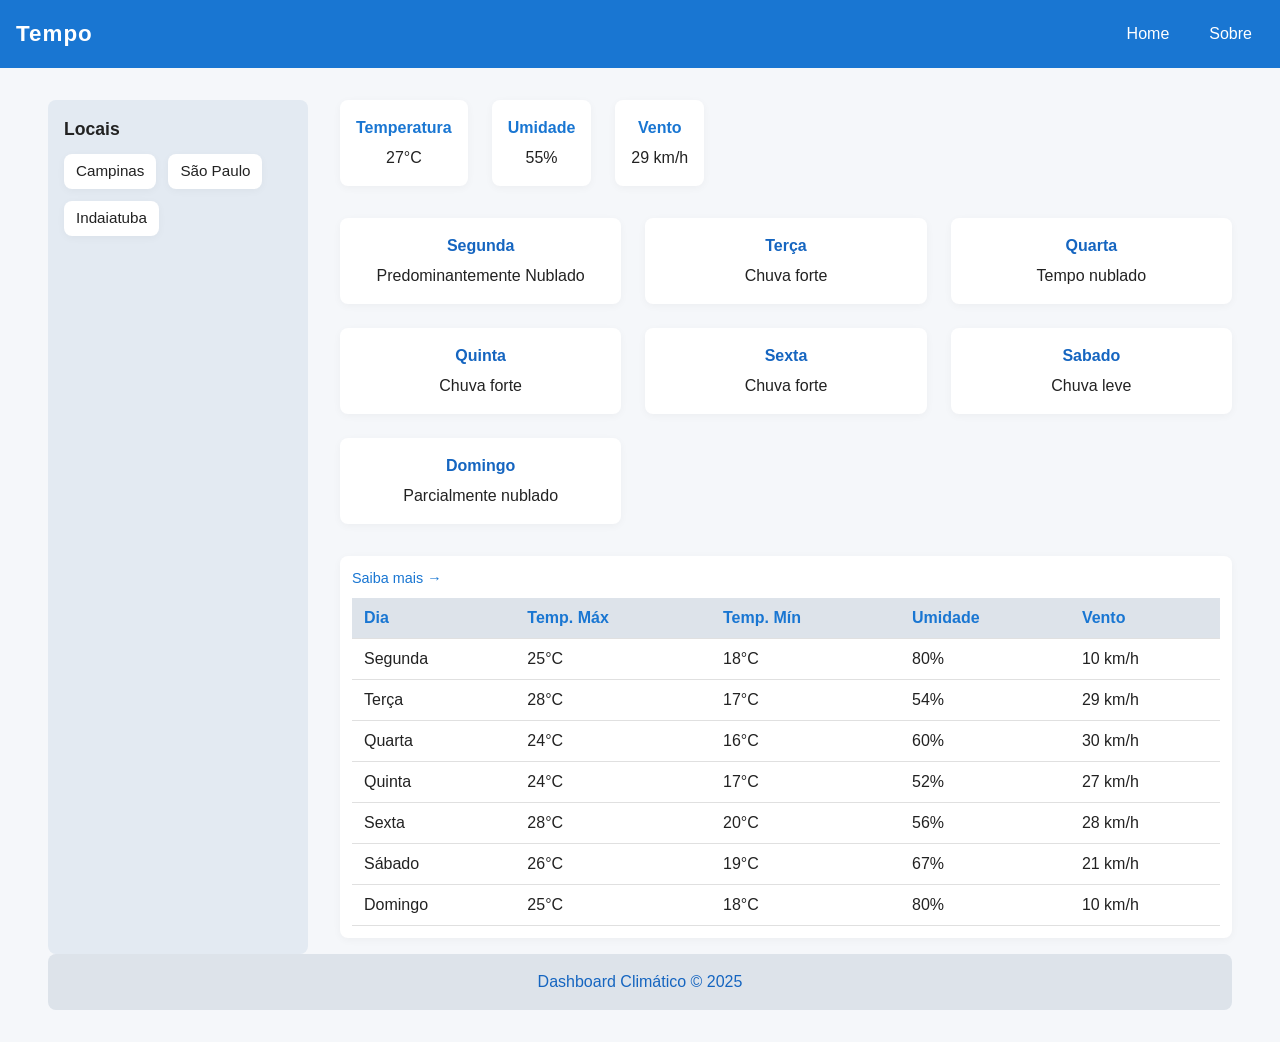
==== frontend/pages/Campinas.html @ fd955488 "Tela feita" ====
<!DOCTYPE html>
<html lang="pt-br">
<head>
    <meta charset="UTF-8">
    <title>Dashboard Climático</title>
    <meta name="viewport" content="width=device-width, initial-scale=1.0">
    <link rel="stylesheet" href="../styles/main.css">
</head>
<body>
    <header class="navbar">  <!-- Barra de navegação-->
        <a href="../index.html" class="logo" style="text-decoration:none;color:inherit;">Tempo</a>
        <nav class="menu">
            <a href="../index.html">Home</a>
            <a href="#">Sobre</a>
        </nav>
    </header>
    <div class="dashboard">
        <aside class="sidebar">
            <h2>Locais</h2>
            <ul>
                <li>Campinas</li>
                <li>São Paulo</li>
                <li>Indaiatuba</li>
            </ul>
        </aside>
        <section class="content">
            <div class="kpis">
                <div class="kpi-card">
                    <h3>Temperatura</h3>
                    <p>27°C</p>
                </div>
                <div class="kpi-card">
                    <h3>Umidade</h3>
                    <p>55%</p>
                </div>
                <div class="kpi-card">
                    <h3>Vento</h3>
                    <p>29 km/h</p>
                </div>
            </div>
            <div class="cards">
                <div class="card">
                    <h4>Segunda</h4>
                    <p>Predominantemente Nublado</p>
                </div>
                <div class="card">
                    <h4>Terça</h4>
                    <p>Chuva forte</p>
                </div>
                <div class="card">
                    <h4>Quarta</h4>
                    <p>Tempo nublado</p>
                </div>
                <div class="card">
                    <h4>Quinta</h4>
                    <p>Chuva forte</p>
                </div>
                <div class="card">
                    <h4>Sexta</h4>
                    <p>Chuva forte</p>
                </div>
                <div class="card">
                    <h4>Sabado</h4>
                    <p>Chuva leve</p>
                </div>
                <div class="card">
                    <h4>Domingo</h4>
                    <p>Parcialmente nublado</p>
                </div>
            </div>
            <div class="tabela-wrap">
                <span class="scroll-hint">Saiba mais →</span>
                <table class="tabela">
                    <thead>
                        <tr>
                            <th>Dia</th>
                            <th>Temp. Máx</th>
                            <th>Temp. Mín</th>
                            <th>Umidade</th>
                            <th>Vento</th>
                        </tr>
                    </thead>
                    <tbody>
                        <tr>
                            <td>Segunda</td>
                            <td>25°C</td>
                            <td>18°C</td>
                            <td>80%</td>
                            <td>10 km/h</td>
                        </tr>
                        <tr>
                            <td>Terça</td>
                            <td>28°C</td>
                            <td>17°C</td>
                            <td>54%</td>
                            <td>29 km/h</td>
                        </tr>
                        <tr>
                            <td>Quarta</td>
                            <td>24°C</td>
                            <td>16°C</td>
                            <td>60%</td>
                            <td>30 km/h</td>
                        </tr>
                        <tr>
                            <td>Quinta</td>
                            <td>24°C</td>
                            <td>17°C</td>
                            <td>52%</td>
                            <td>27 km/h</td>
                        </tr>
                        <tr>
                            <td>Sexta</td>
                            <td>28°C</td>
                            <td>20°C</td>
                            <td>56%</td>
                            <td>28 km/h</td>
                        </tr>
                        <tr>
                            <td>Sábado</td>
                            <td>26°C</td>
                            <td>19°C</td>
                            <td>67%</td>
                            <td>21 km/h</td>
                        </tr>
                        <tr>
                            <td>Domingo</td>
                            <td>25°C</td>
                            <td>18°C</td>
                            <td>80%</td>
                            <td>10 km/h</td>
                        </tr>
                    </tbody>
                </table>
            </div>
        </section>
        <footer class="footer">
            <p>Dashboard Climático &copy; 2025</p>
        </footer>
    </div>
</body>
</html>
---- frontend/styles/main.css ----
/* ======= TOKENS DE COR E VARIÁVEIS ======= */
:root {
    --color-bg: #f5f7fa;
    --color-primary: #1976d2;
    --color-secondary: #1565c0;
    --color-card: #ffffff;
    --color-text: #222;
    --color-sidebar: #e3eaf2;
    --color-footer: #dde3ea;
    --color-focus: #ff9800;
    --radius: 8px;
    --shadow: 0 2px 8px rgba(0,0,0,0.04);
}
/* ======= RESET ======= */
* {
    box-sizing: border-box;
    margin: 0;
    padding: 0;
}
body {
    font-family: 'Segoe UI', Arial, sans-serif;
    background: var(--color-bg);
    color: var(--color-text);
    line-height: 1.5;
}

/* ======= NAVBAR FLEXBOX ======= */
.navbar {
    display: flex;
    flex-direction: column;
    gap: 8px;
    background: var(--color-primary);
    color: #fff;
    padding: 16px;
}
.logo {
    font-weight: bold;
    font-size: 1.4rem;
    letter-spacing: 1px;
}
.menu {
    display: flex;
    flex-direction: column;
    gap: 8px;
}
.menu a {
    color: #ffffff;
    text-decoration: none;
    padding: 6px 12px;
    border-radius: var(--radius);
    transition: background 0.2s;
}
.menu a:focus {
    outline: 2px solid var(--color-focus);
    outline-offset: 2px;
    background: var(--color-secondary);
}
.menu a:hover {
    background: var(--color-secondary);
}

/* ======= DASHBOARD GRID ======= */
.dashboard {
    display: grid;
    grid-template-areas:
        "sidebar"
        "content"
        "footer";
    grid-template-columns: 1fr;
    grid-template-rows: auto 1fr auto;
    min-height: 100vh;
}

/* ======= SIDEBAR ======= */
.sidebar {
    grid-area: sidebar;
    background: var(--color-sidebar);
    padding: 16px;
    border-radius: var(--radius);
    margin-bottom: 16px;
}
.sidebar h2 {
    margin-bottom: 12px;
    font-size: 1.1rem;
}
.sidebar ul {
    list-style: none;
    display: flex;
    gap: 12px;
    flex-wrap: wrap;
}
.sidebar li {
    background: var(--color-card);
    padding: 6px 12px;
    border-radius: var(--radius);
    box-shadow: var(--shadow);
    font-size: 0.95rem;
}

/* ======= CONTENT ======= */
.content {
    grid-area: content;
    display: flex;
    flex-direction: column;
    gap: 20px;
}

/* ======= KPIS ======= */
.kpis {
    display: flex;
    flex-direction: column;
    gap: 12px;
}
.kpi-card {
    background: var(--color-card);
    border-radius: var(--radius);
    box-shadow: var(--shadow);
    padding: 16px;
    text-align: center;
}
.kpi-card h3 {
    font-size: 1rem;
    color: var(--color-primary);
    margin-bottom: 6px;
}

/* ======= CARDS FLUIDOS GRID ======= */
.cards {
    display: grid;
    grid-template-columns: 1fr;
    gap: 16px;
}
.card {
    background: var(--color-card);
    border-radius: var(--radius);
    box-shadow: var(--shadow);
    padding: 16px;
    text-align: center;
}
.card h4 {
    color: var(--color-secondary);
    margin-bottom: 6px;
}

/* ======= TABELA ROLÁVEL MOBILE ======= */
.tabela-wrap {
    overflow-x: auto;
    background: var(--color-card);
    border-radius: var(--radius);
    box-shadow: var(--shadow);
    padding: 12px;
    margin-bottom: 16px;
    position: relative;
}
.scroll-hint {
    font-size: 0.9rem;
    color: var(--color-primary);
    margin-bottom: 8px;
    display: block;
}
.tabela {
    min-width: 480px;
    width: 100%;
    border-collapse: collapse;
}
.tabela th, .tabela td {
    padding: 8px 12px;
    text-align: left;
    border-bottom: 1px solid #e0e0e0;
}
.tabela th {
    background: var(--color-footer);
    color: var(--color-primary);
    font-weight: 600;
}

/* ======= FOOTER ======= */
.footer {
    grid-area: footer;
    background: var(--color-footer);
    text-align: center;
    padding: 16px;
    border-radius: var(--radius);
    font-size: 1rem;
    color: var(--color-secondary);
    margin-top: 16px;
}

/* ======= IMAGENS FLUIDAS ======= */
img {
    max-width: 100%;
    height: auto;
    border-radius: var(--radius);
}

/* ======= MEDIA QUERIES DESKTOP (≥960px) ======= */
@media (min-width: 960px) {
    .navbar {
        flex-direction: row;
        justify-content: space-between;
        align-items: center;
        gap: 0;
    }
    .menu {
        flex-direction: row;
        gap: 16px;
    }
    .dashboard {
        grid-template-areas:
            "sidebar content"
            "sidebar content"
            "footer footer";
        grid-template-columns: 260px 1fr;
        grid-template-rows: 1fr auto;
        column-gap: 32px;
        padding: 32px 48px;
    }
    .sidebar {
        margin-bottom: 0;
        height: 100%;
    }
    .content {
        gap: 32px;
    }
    .kpis {
        flex-direction: row;
        gap: 24px;
    }
    .cards {
        grid-template-columns: repeat(auto-fit, minmax(220px, 1fr));
        gap: 24px;
    }
    .footer {
        margin-top: 0;
    }
}

/* ======= MOBILE (≤560px) ======= */
@media (max-width: 560px) {
    .sidebar ul {
        flex-direction: column;
        gap: 8px;
    }
    .cards {
        grid-template-columns: 1fr;
    }
    .kpis {
        flex-direction: column;
    }
    .dashboard {
        padding: 8px;
    }
}
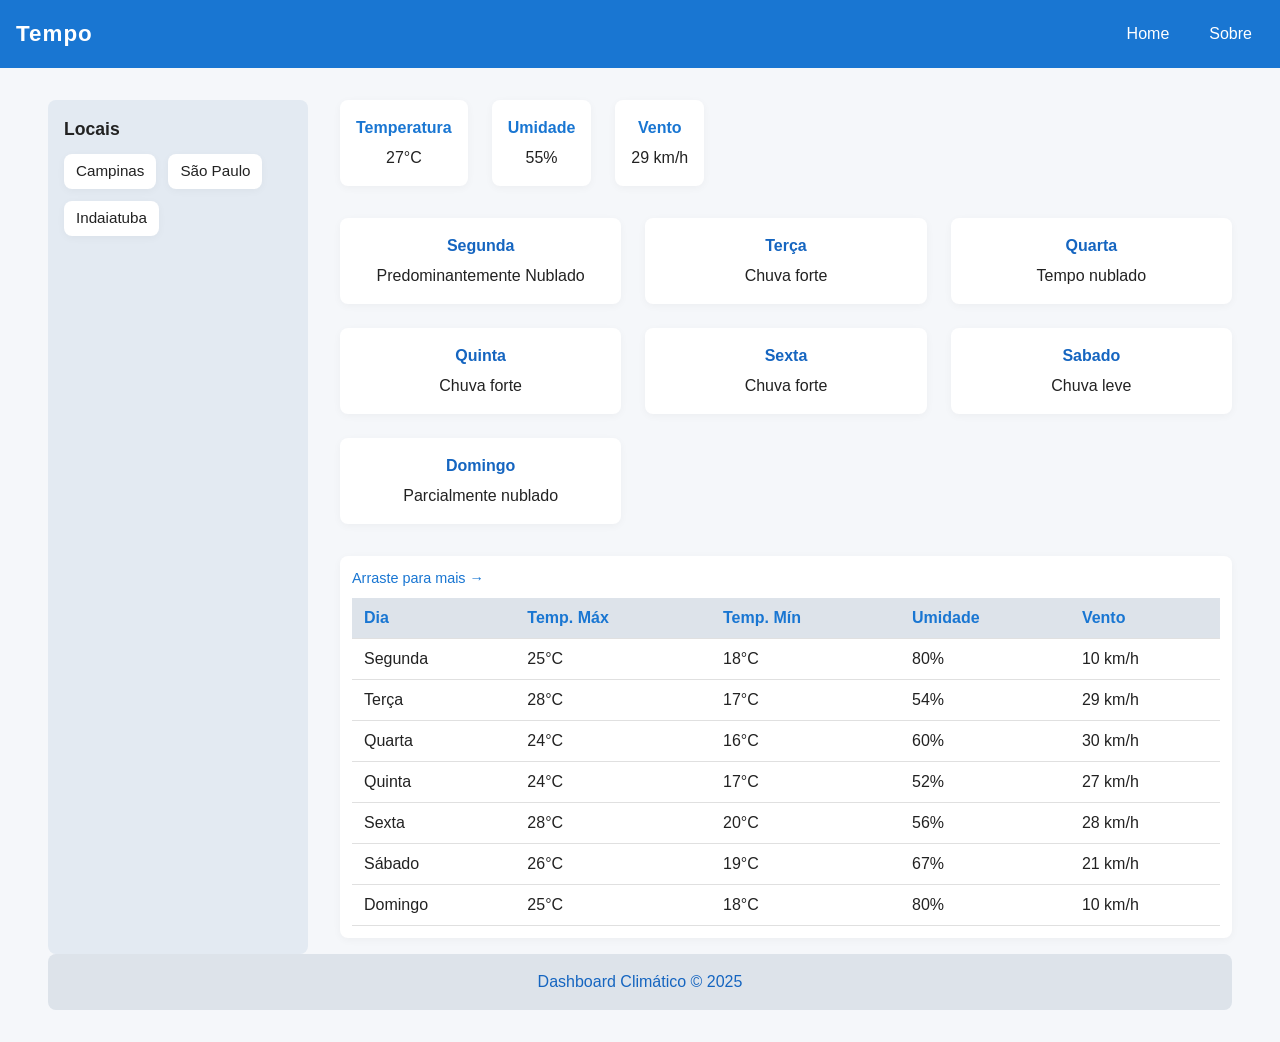
==== commit 47785ec2: "PNG" ====
--- a/frontend/pages/Campinas.html
+++ b/frontend/pages/Campinas.html
@@ -69,7 +69,7 @@
                 </div>
             </div>
             <div class="tabela-wrap">
-                <span class="scroll-hint">Saiba mais →</span>
+                <span class="scroll-hint">Arraste para mais →</span>
                 <table class="tabela">
                     <thead>
                         <tr>
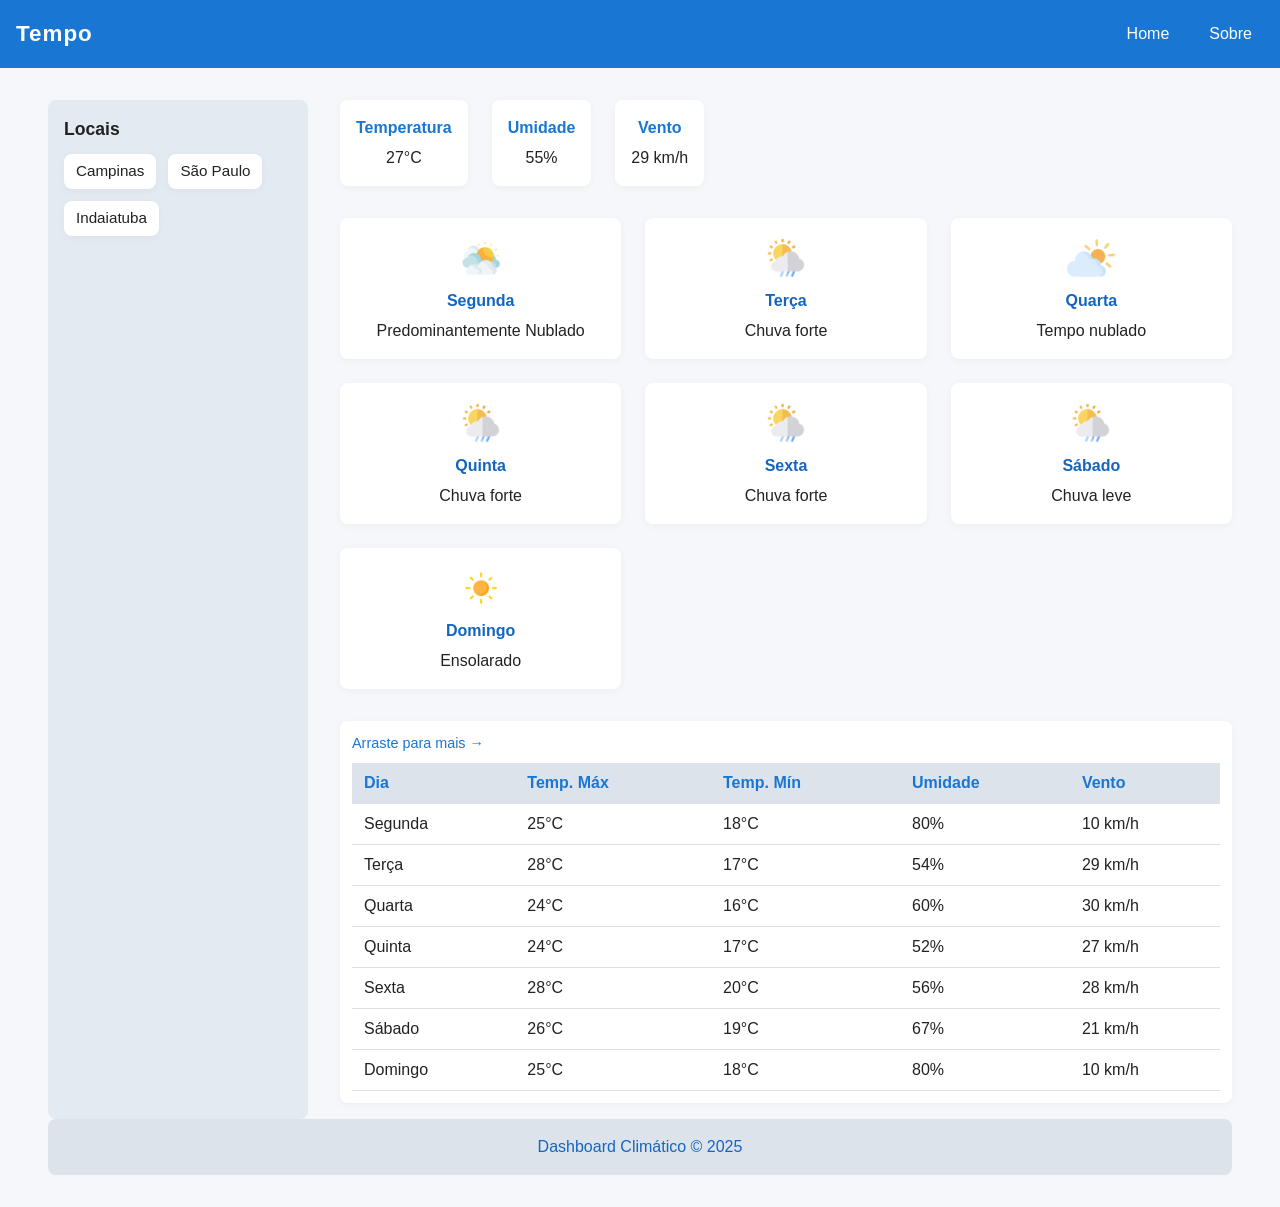
==== commit 6d352535: "Com imagens" ====
--- a/frontend/pages/Campinas.html
+++ b/frontend/pages/Campinas.html
@@ -40,36 +40,43 @@
             </div>
             <div class="cards">
                 <div class="card">
+                    <img src="../img/Nublado.png" alt="Predominantemente Nublado" style="width:48px;height:48px;">
                     <h4>Segunda</h4>
                     <p>Predominantemente Nublado</p>
                 </div>
                 <div class="card">
+                    <img src="../img/chuva.png" alt="Chuva forte" style="width:48px;height:48px;">
                     <h4>Terça</h4>
                     <p>Chuva forte</p>
                 </div>
                 <div class="card">
+                    <img src="../img/Nuvem.png" alt="Tempo nublado" style="width:48px;height:48px;">
                     <h4>Quarta</h4>
                     <p>Tempo nublado</p>
                 </div>
                 <div class="card">
+                    <img src="../img/chuva.png" alt="Chuva forte" style="width:48px;height:48px;">
                     <h4>Quinta</h4>
                     <p>Chuva forte</p>
                 </div>
                 <div class="card">
+                    <img src="../img/chuva.png" alt="Chuva forte" style="width:48px;height:48px;">
                     <h4>Sexta</h4>
                     <p>Chuva forte</p>
                 </div>
                 <div class="card">
-                    <h4>Sabado</h4>
+                    <img src="../img/chuva.png" alt="Chuva leve" style="width:48px;height:48px;">
+                    <h4>Sábado</h4>
                     <p>Chuva leve</p>
                 </div>
                 <div class="card">
+                    <img src="../img/Sol.png" alt="Parcialmente nublado" style="width:48px;height:48px;">
                     <h4>Domingo</h4>
-                    <p>Parcialmente nublado</p>
+                    <p>Ensolarado</p>
                 </div>
             </div>
             <div class="tabela-wrap">
-                <span class="scroll-hint">Arraste para mais →</span>
+                <span class="scroll-hint">Arraste   para mais →</span>
                 <table class="tabela">
                     <thead>
                         <tr>
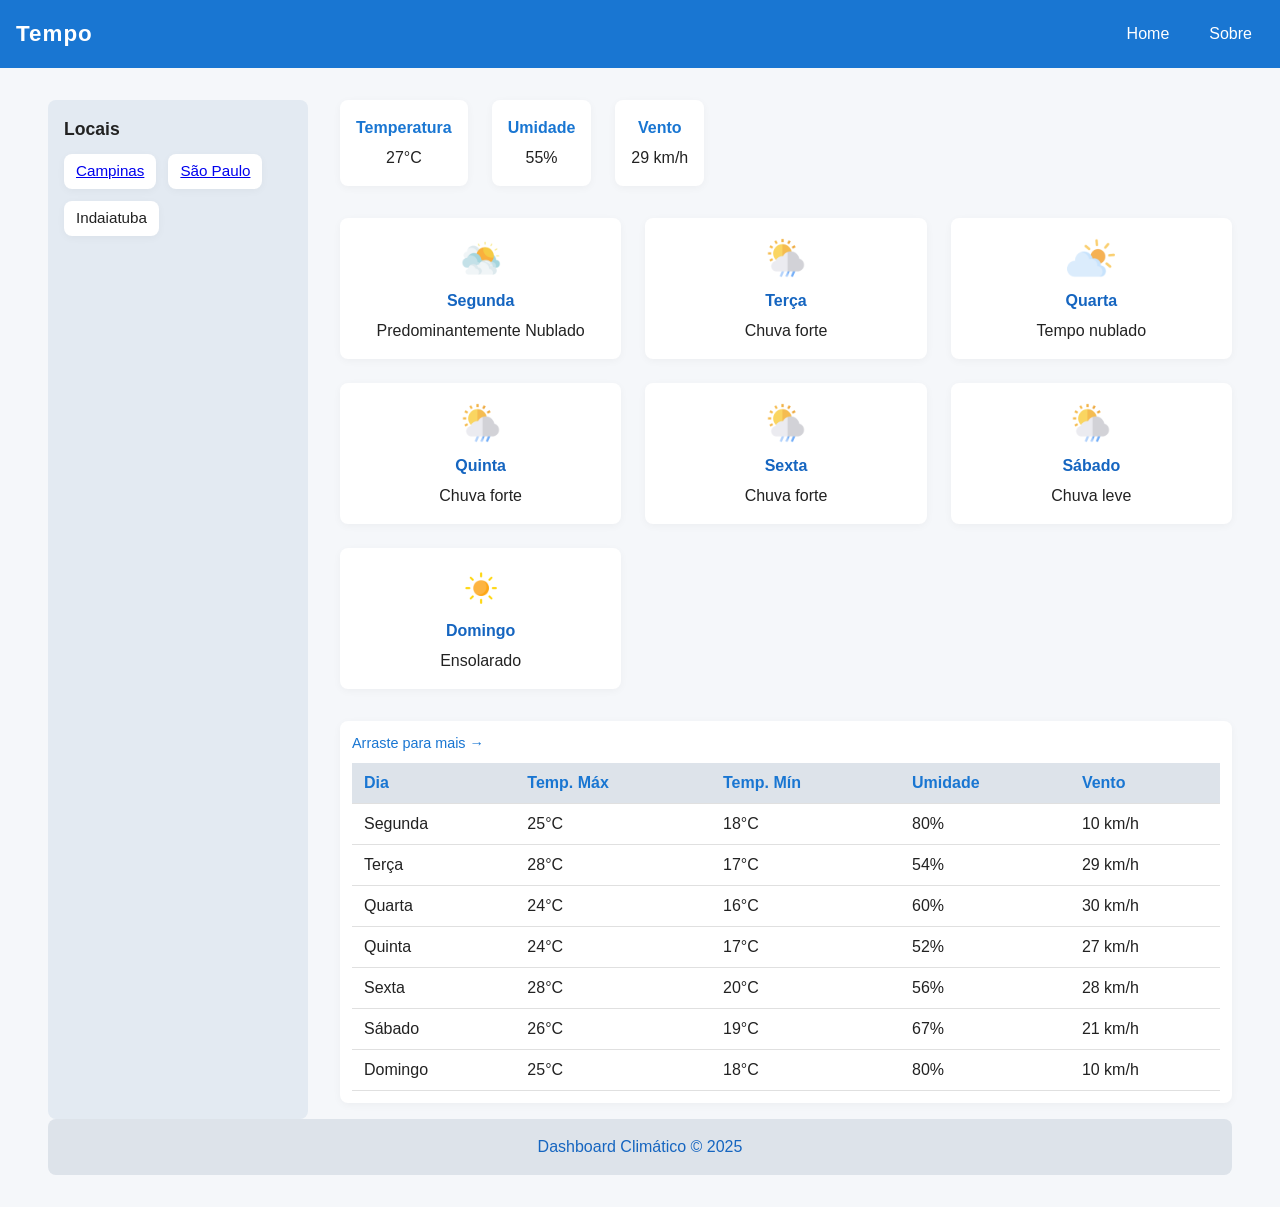
==== commit 0fa68009: "Botao funfando" ====
--- a/frontend/pages/Campinas.html
+++ b/frontend/pages/Campinas.html
@@ -18,8 +18,8 @@
         <aside class="sidebar">
             <h2>Locais</h2>
             <ul>
-                <li>Campinas</li>
-                <li>São Paulo</li>
+                <li><a href="Campinas.html">Campinas</a></li>
+                <li><a href="Sao_Paulo.html">São Paulo</a></li>
                 <li>Indaiatuba</li>
             </ul>
         </aside>
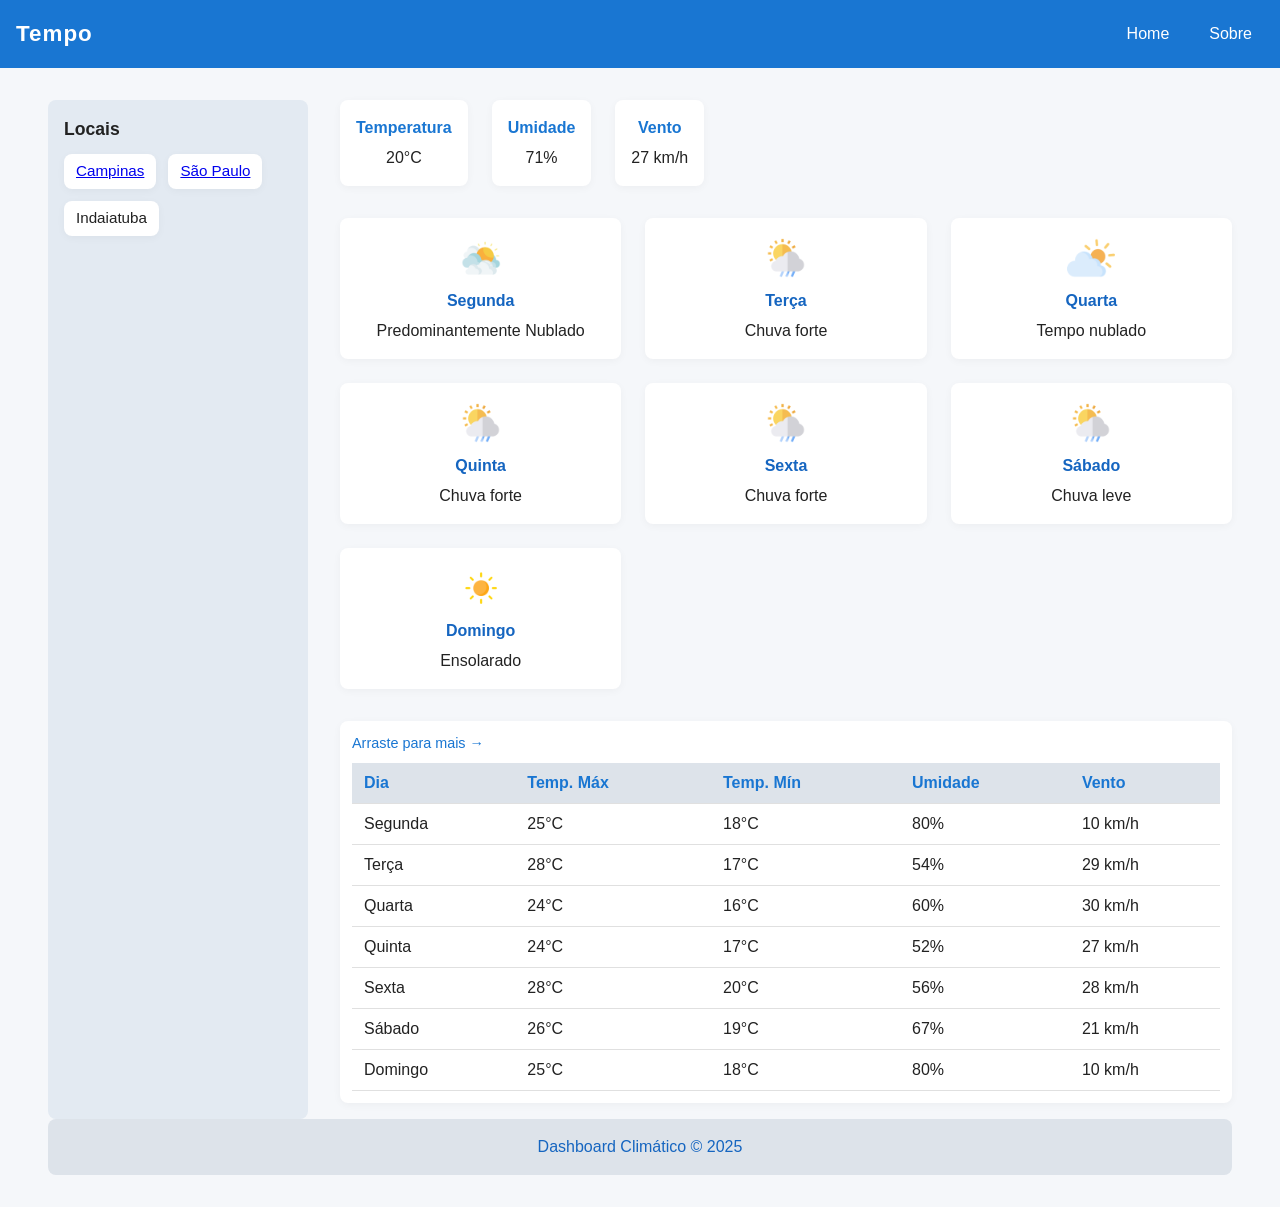
==== commit f63849a2: "coisas coisadas" ====
--- a/frontend/pages/Campinas.html
+++ b/frontend/pages/Campinas.html
@@ -27,15 +27,15 @@
             <div class="kpis">
                 <div class="kpi-card">
                     <h3>Temperatura</h3>
-                    <p>27°C</p>
+                    <p>20°C</p>
                 </div>
                 <div class="kpi-card">
                     <h3>Umidade</h3>
-                    <p>55%</p>
+                    <p>71%</p>
                 </div>
                 <div class="kpi-card">
                     <h3>Vento</h3>
-                    <p>29 km/h</p>
+                    <p>27 km/h</p>
                 </div>
             </div>
             <div class="cards">
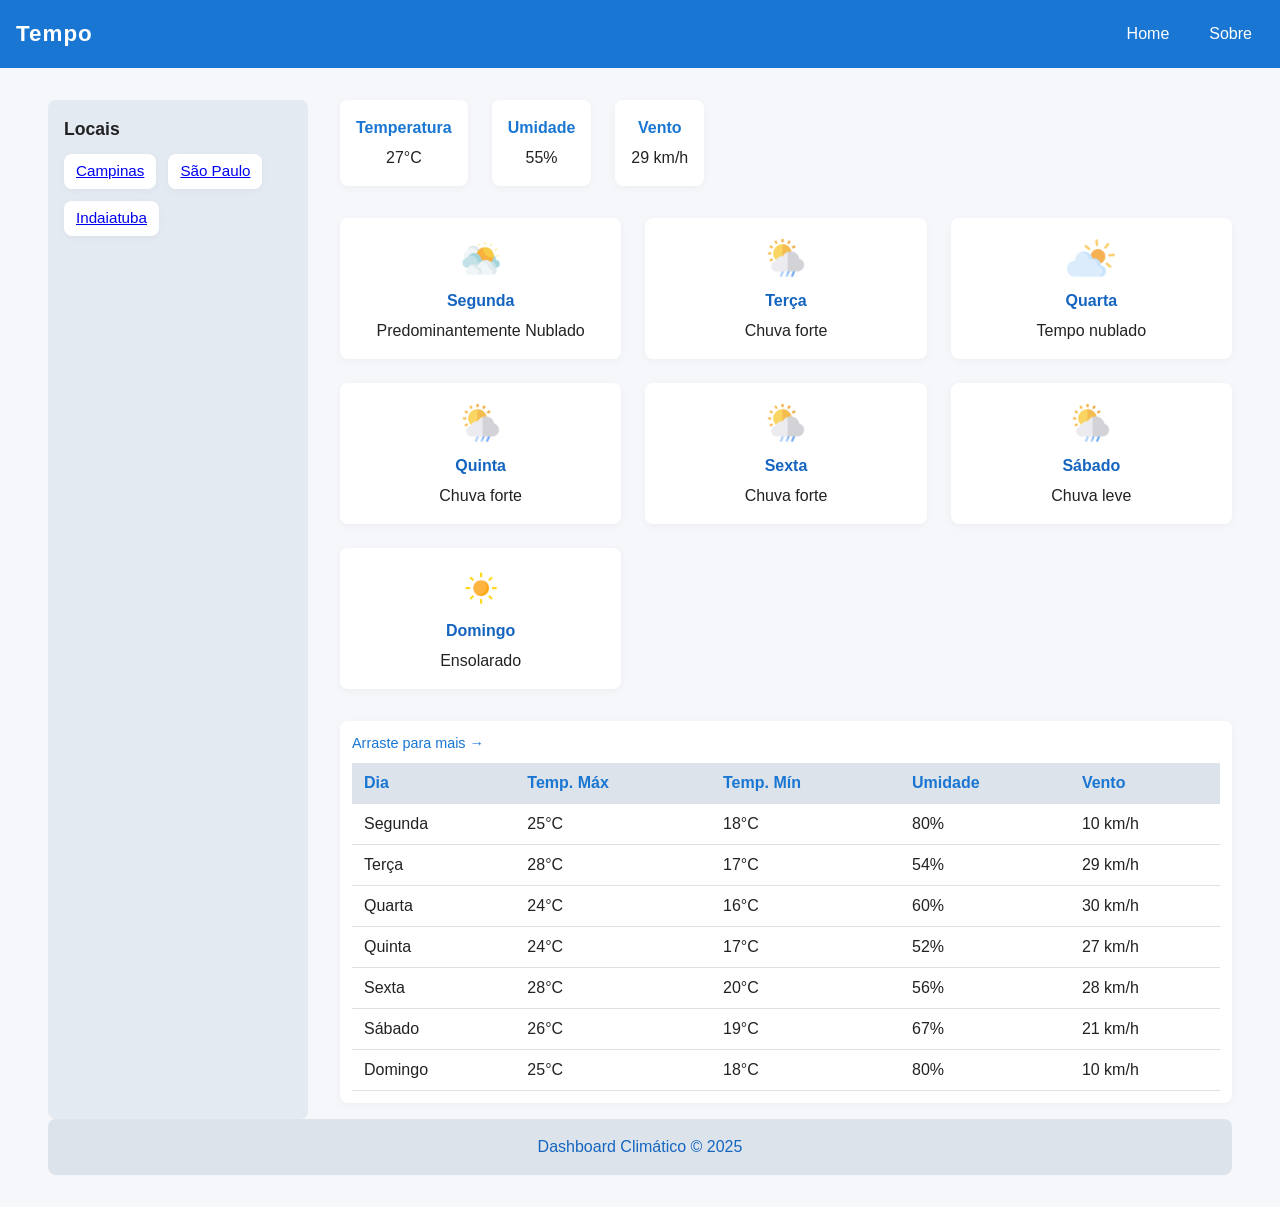
==== commit 419702c6: "Links" ====
--- a/frontend/pages/Campinas.html
+++ b/frontend/pages/Campinas.html
@@ -20,22 +20,22 @@
             <ul>
                 <li><a href="Campinas.html">Campinas</a></li>
                 <li><a href="Sao_Paulo.html">São Paulo</a></li>
-                <li>Indaiatuba</li>
+                <li><a href="Indaiatuba.html">Indaiatuba</a></li>
             </ul>
         </aside>
         <section class="content">
             <div class="kpis">
                 <div class="kpi-card">
                     <h3>Temperatura</h3>
-                    <p>20°C</p>
+                    <p>27°C</p>
                 </div>
                 <div class="kpi-card">
                     <h3>Umidade</h3>
-                    <p>71%</p>
+                    <p>55%</p>
                 </div>
                 <div class="kpi-card">
                     <h3>Vento</h3>
-                    <p>27 km/h</p>
+                    <p>29 km/h</p>
                 </div>
             </div>
             <div class="cards">
@@ -76,7 +76,7 @@
                 </div>
             </div>
             <div class="tabela-wrap">
-                <span class="scroll-hint">Arraste   para mais →</span>
+                <span class="scroll-hint">Arraste para mais →</span>
                 <table class="tabela">
                     <thead>
                         <tr>
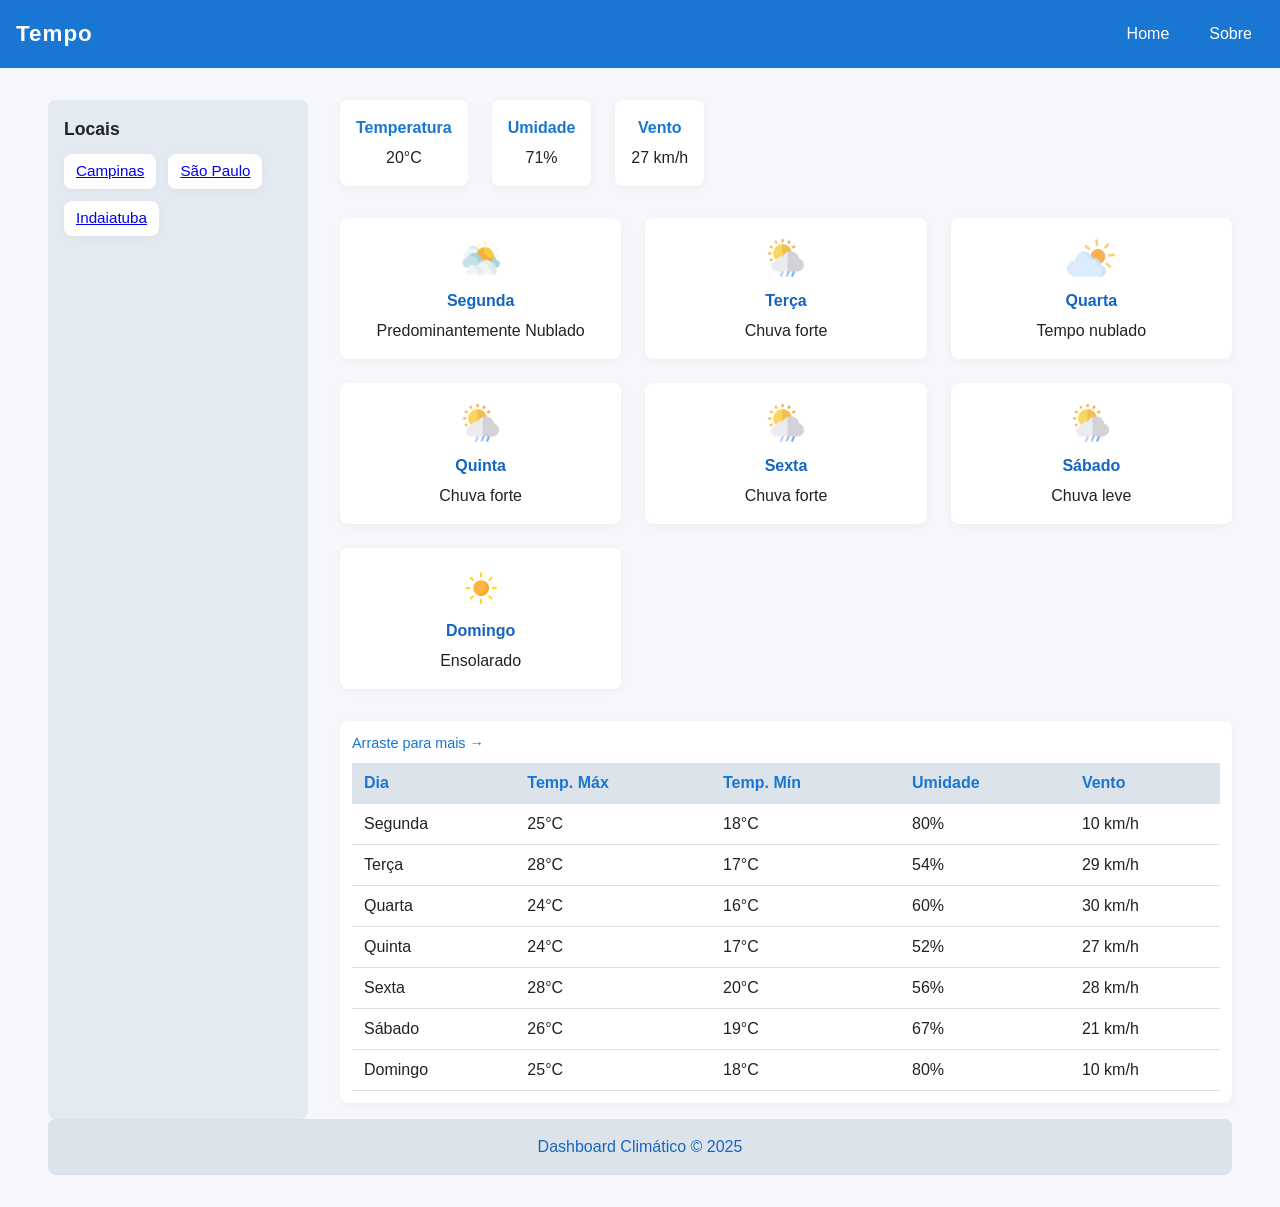
==== commit b9072c8b: "Merge branch 'Teste' of https://github.com/Leticia-Muramoto/Aula_pratica4 into Teste" ====
--- a/frontend/pages/Campinas.html
+++ b/frontend/pages/Campinas.html
@@ -27,15 +27,15 @@
             <div class="kpis">
                 <div class="kpi-card">
                     <h3>Temperatura</h3>
-                    <p>27°C</p>
+                    <p>20°C</p>
                 </div>
                 <div class="kpi-card">
                     <h3>Umidade</h3>
-                    <p>55%</p>
+                    <p>71%</p>
                 </div>
                 <div class="kpi-card">
                     <h3>Vento</h3>
-                    <p>29 km/h</p>
+                    <p>27 km/h</p>
                 </div>
             </div>
             <div class="cards">
